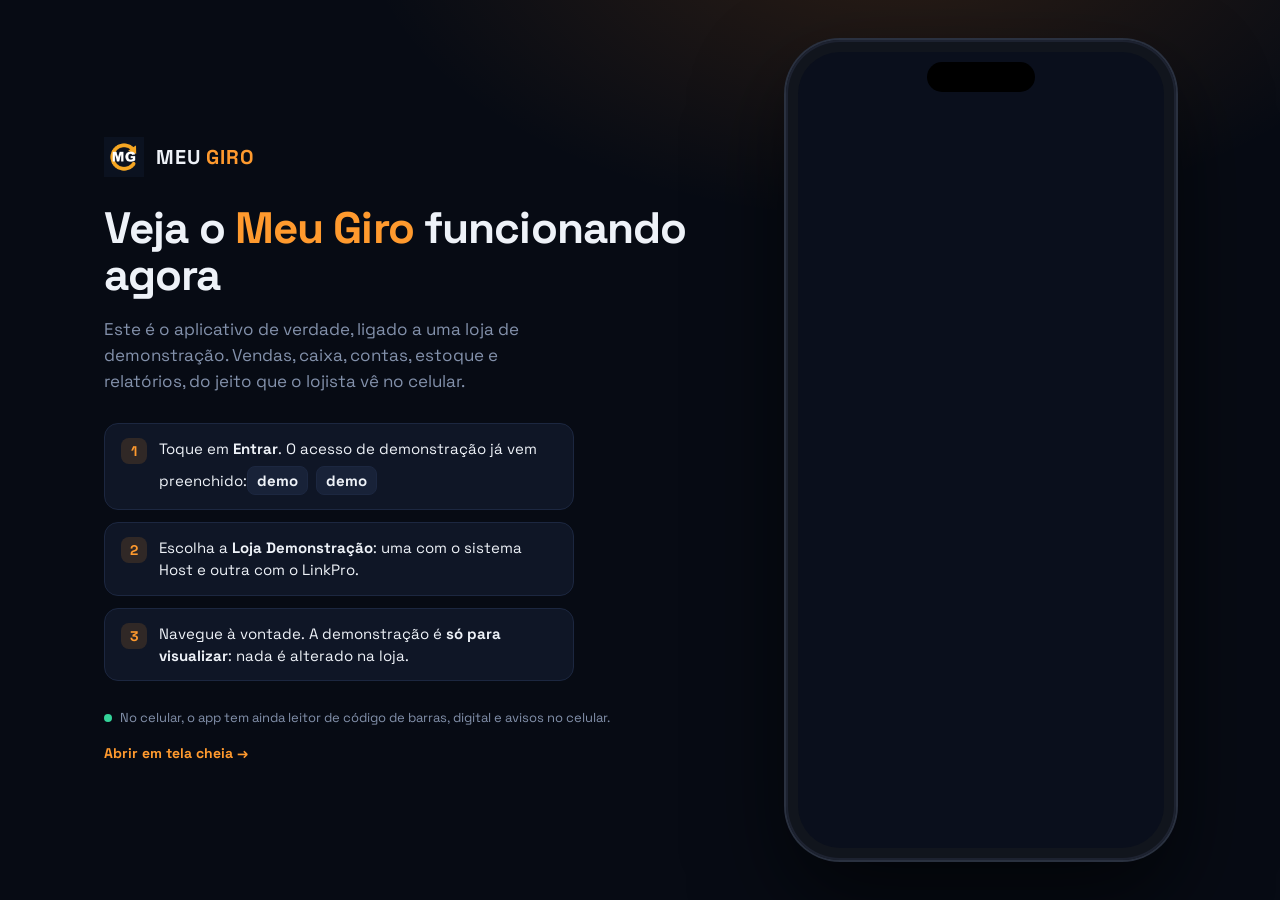
==== demo.html @ ed079e76 "Pagina de demonstracao do Meu Giro (app web numa moldura de celular) Co-Authored-By: Claude Opus 5.5" ====
<!doctype html>
<html lang="pt-BR">
<head>
<meta charset="utf-8">
<meta name="viewport" content="width=device-width, initial-scale=1">
<title>Meu Giro - Demonstração</title>
<meta name="description" content="Veja o aplicativo Meu Giro funcionando com uma loja de demonstração.">
<link rel="icon" type="image/svg+xml" href="vinny-mark.svg">
<link rel="preconnect" href="https://fonts.googleapis.com">
<link rel="preconnect" href="https://fonts.gstatic.com" crossorigin>
<link href="https://fonts.googleapis.com/css2?family=Space+Grotesk:wght@400;500;600;700&display=swap" rel="stylesheet">
<style>
  :root {
    --bg: #070b14; --card: #0f1626; --line: #1c2740; --text: #eef2f8; --muted: #8391ab;
    --orange: #ff9a2e; --green: #34d399;
  }
  * { box-sizing: border-box; margin: 0; padding: 0; }
  html, body { min-height: 100%; background: var(--bg); color: var(--text); font-family: "Space Grotesk", "Segoe UI", sans-serif; }
  body { background: radial-gradient(900px 520px at 70% -10%, rgba(255,138,30,.16), transparent 60%), var(--bg); }
  .wrap { max-width: 1120px; margin: 0 auto; padding: 40px 24px; display: grid; grid-template-columns: 1fr auto; gap: 56px; align-items: center; min-height: 100vh; }
  .marca { display: flex; align-items: center; gap: 12px; margin-bottom: 28px; }
  .marca img { height: 40px; }
  .marca b { font-size: 20px; letter-spacing: .04em; } .marca b span { color: var(--orange); }
  h1 { font-size: 44px; line-height: 1.08; letter-spacing: -.02em; margin-bottom: 16px; }
  h1 em { font-style: normal; color: var(--orange); }
  .sub { font-size: 17px; color: var(--muted); line-height: 1.55; max-width: 470px; margin-bottom: 28px; }
  .passos { list-style: none; display: grid; gap: 12px; margin-bottom: 28px; max-width: 470px; }
  .passos li { display: flex; gap: 12px; align-items: flex-start; background: var(--card); border: 1px solid var(--line); border-radius: 14px; padding: 14px 16px; font-size: 15px; line-height: 1.45; }
  .passos .n { flex: none; width: 26px; height: 26px; border-radius: 8px; background: rgba(255,154,46,.14); color: var(--orange); font-weight: 700; display: grid; place-items: center; font-size: 14px; }
  .cred { display: inline-flex; gap: 8px; margin-top: 6px; }
  .cred code { background: #182238; border: 1px solid var(--line); border-radius: 8px; padding: 3px 9px; font-family: "Space Grotesk", monospace; font-weight: 700; color: var(--text); }
  .nota { font-size: 13px; color: var(--muted); display: flex; gap: 8px; align-items: center; }
  .nota i { width: 8px; height: 8px; border-radius: 50%; background: var(--green); display: inline-block; }
  .abrir { display: inline-block; margin-top: 18px; color: var(--orange); font-weight: 700; text-decoration: none; font-size: 14px; }

  .celular { width: 390px; height: 820px; border-radius: 54px; padding: 12px; background: #11151d;
    box-shadow: 0 0 0 2px #2a3140, 0 40px 90px rgba(0,0,0,.6), inset 0 0 0 2px #1d2230; position: relative; }
  .celular::before { content: ""; position: absolute; top: 22px; left: 50%; transform: translateX(-50%); width: 108px; height: 30px; border-radius: 20px; background: #000; z-index: 2; }
  .celular iframe { width: 100%; height: 100%; border: 0; border-radius: 42px; background: #0a0f1c; display: block; }

  @media (max-width: 900px) {
    .wrap { grid-template-columns: 1fr; gap: 28px; padding: 24px 16px; min-height: auto; }
    h1 { font-size: 32px; }
    .celular { width: 100%; max-width: 420px; height: 80vh; min-height: 640px; margin: 0 auto; border-radius: 36px; padding: 8px; }
    .celular::before { display: none; }
    .celular iframe { border-radius: 30px; }
  }
</style>
</head>
<body>
<main class="wrap">
  <section>
    <div class="marca"><img src="meugiro-logo.png" alt="Meu Giro"><b>MEU <span>GIRO</span></b></div>
    <h1>Veja o <em>Meu Giro</em> funcionando agora</h1>
    <p class="sub">Este é o aplicativo de verdade, ligado a uma loja de demonstração. Vendas, caixa, contas, estoque e relatórios, do jeito que o lojista vê no celular.</p>
    <ol class="passos">
      <li><span class="n">1</span><div>Toque em <b>Entrar</b>. O acesso de demonstração já vem preenchido:<div class="cred"><code>demo</code><code>demo</code></div></div></li>
      <li><span class="n">2</span><div>Escolha a <b>Loja Demonstração</b>: uma com o sistema Host e outra com o LinkPro.</div></li>
      <li><span class="n">3</span><div>Navegue à vontade. A demonstração é <b>só para visualizar</b>: nada é alterado na loja.</div></li>
    </ol>
    <p class="nota"><i></i>No celular, o app tem ainda leitor de código de barras, digital e avisos no celular.</p>
    <a class="abrir" href="https://raizestecnologia-relay.onrender.com/demo/" target="_blank" rel="noopener">Abrir em tela cheia &rarr;</a>
  </section>
  <div class="celular">
    <iframe src="https://raizestecnologia-relay.onrender.com/demo/" title="Aplicativo Meu Giro (demonstração)" allow="clipboard-write"></iframe>
  </div>
</main>
</body>
</html>
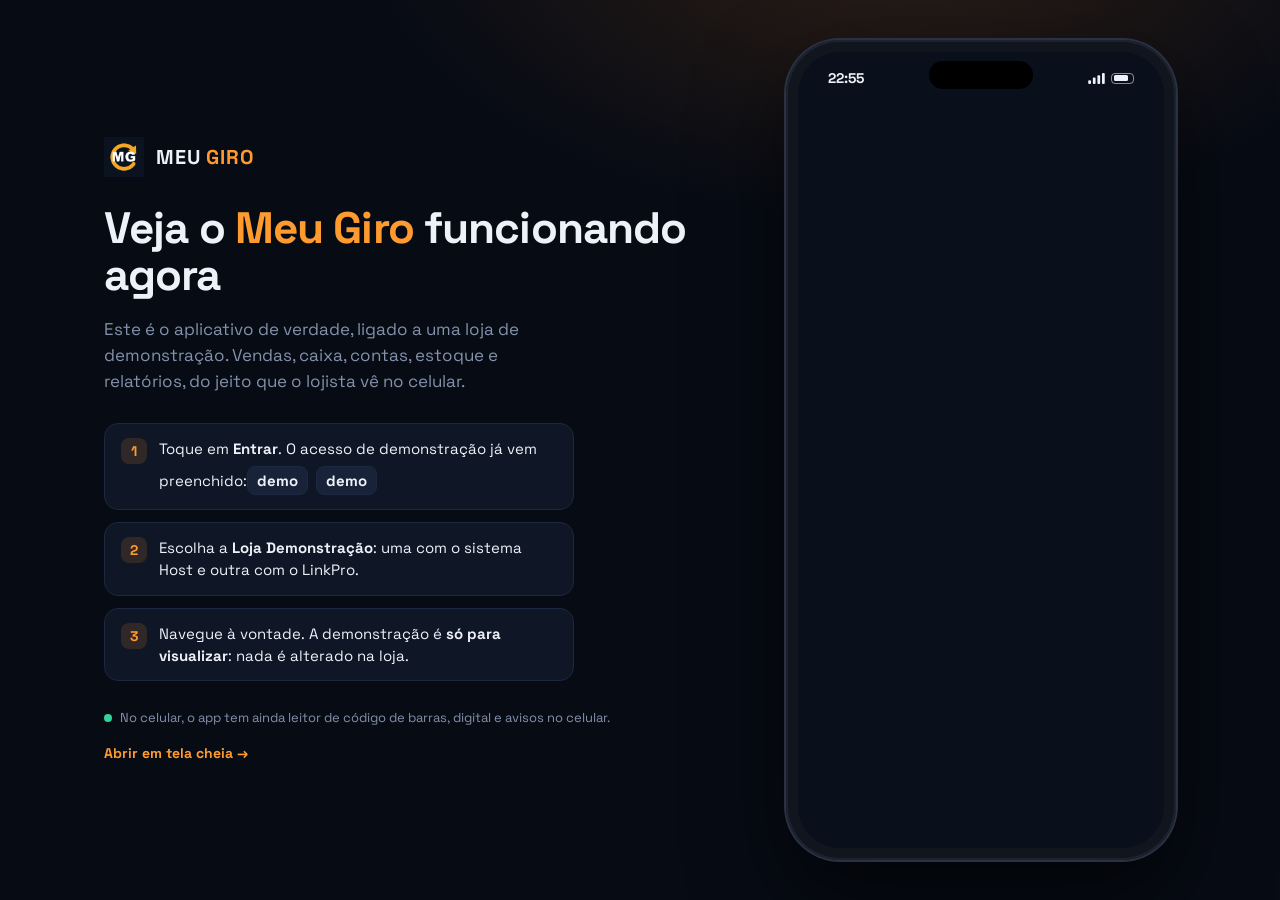
==== commit 542eb81f: "Demo: barra de status na moldura (o recorte nao cobre o app) Co-Authored-By: Claude Opus 5.5 <norepl" ====
--- a/demo.html
+++ b/demo.html
@@ -34,16 +34,22 @@
   .abrir { display: inline-block; margin-top: 18px; color: var(--orange); font-weight: 700; text-decoration: none; font-size: 14px; }
 
   .celular { width: 390px; height: 820px; border-radius: 54px; padding: 12px; background: #11151d;
-    box-shadow: 0 0 0 2px #2a3140, 0 40px 90px rgba(0,0,0,.6), inset 0 0 0 2px #1d2230; position: relative; }
-  .celular::before { content: ""; position: absolute; top: 22px; left: 50%; transform: translateX(-50%); width: 108px; height: 30px; border-radius: 20px; background: #000; z-index: 2; }
-  .celular iframe { width: 100%; height: 100%; border: 0; border-radius: 42px; background: #0a0f1c; display: block; }
+    box-shadow: 0 0 0 2px #2a3140, 0 40px 90px rgba(0,0,0,.6), inset 0 0 0 2px #1d2230; }
+  .tela { width: 100%; height: 100%; border-radius: 42px; overflow: hidden; background: #0a0f1c; display: flex; flex-direction: column; }
+  /* barra de status de mentira: o recorte fica aqui, o app começa embaixo (como a área segura do iPhone) */
+  .status { flex: none; height: 46px; display: flex; align-items: center; justify-content: space-between; padding: 6px 30px 0; font-size: 14px; font-weight: 700; position: relative; }
+  .status::after { content: ""; position: absolute; top: 9px; left: 50%; transform: translateX(-50%); width: 104px; height: 28px; border-radius: 18px; background: #000; }
+  .status .ic { display: flex; gap: 6px; align-items: center; }
+  .status .bat { width: 23px; height: 11px; border: 1.5px solid rgba(238,242,248,.55); border-radius: 4px; padding: 1.5px; }
+  .status .bat i { display: block; width: 80%; height: 100%; background: var(--text); border-radius: 1.5px; }
+  .tela iframe { flex: 1; width: 100%; border: 0; display: block; background: #0a0f1c; }
 
   @media (max-width: 900px) {
     .wrap { grid-template-columns: 1fr; gap: 28px; padding: 24px 16px; min-height: auto; }
     h1 { font-size: 32px; }
     .celular { width: 100%; max-width: 420px; height: 80vh; min-height: 640px; margin: 0 auto; border-radius: 36px; padding: 8px; }
-    .celular::before { display: none; }
-    .celular iframe { border-radius: 30px; }
+    .tela { border-radius: 30px; }
+    .status { display: none; }
   }
 </style>
 </head>
@@ -62,8 +68,24 @@
     <a class="abrir" href="https://raizestecnologia-relay.onrender.com/demo/" target="_blank" rel="noopener">Abrir em tela cheia &rarr;</a>
   </section>
   <div class="celular">
-    <iframe src="https://raizestecnologia-relay.onrender.com/demo/" title="Aplicativo Meu Giro (demonstração)" allow="clipboard-write"></iframe>
+    <div class="tela">
+      <div class="status">
+        <span id="hora">9:41</span>
+        <span class="ic">
+          <svg width="17" height="11" viewBox="0 0 18 12" fill="#eef2f8"><rect x="0" y="8" width="3" height="4" rx="1"/><rect x="5" y="5" width="3" height="7" rx="1"/><rect x="10" y="2.5" width="3" height="9.5" rx="1"/><rect x="15" y="0" width="3" height="12" rx="1"/></svg>
+          <span class="bat"><i></i></span>
+        </span>
+      </div>
+      <iframe src="https://raizestecnologia-relay.onrender.com/demo/" title="Aplicativo Meu Giro (demonstração)" allow="clipboard-write"></iframe>
+    </div>
   </div>
+<script>
+  (function () {
+    var el = document.getElementById('hora');
+    function tick() { var d = new Date(); el.textContent = d.getHours() + ':' + String(d.getMinutes()).padStart(2, '0'); }
+    tick(); setInterval(tick, 20000);
+  })();
+</script>
 </main>
 </body>
 </html>
